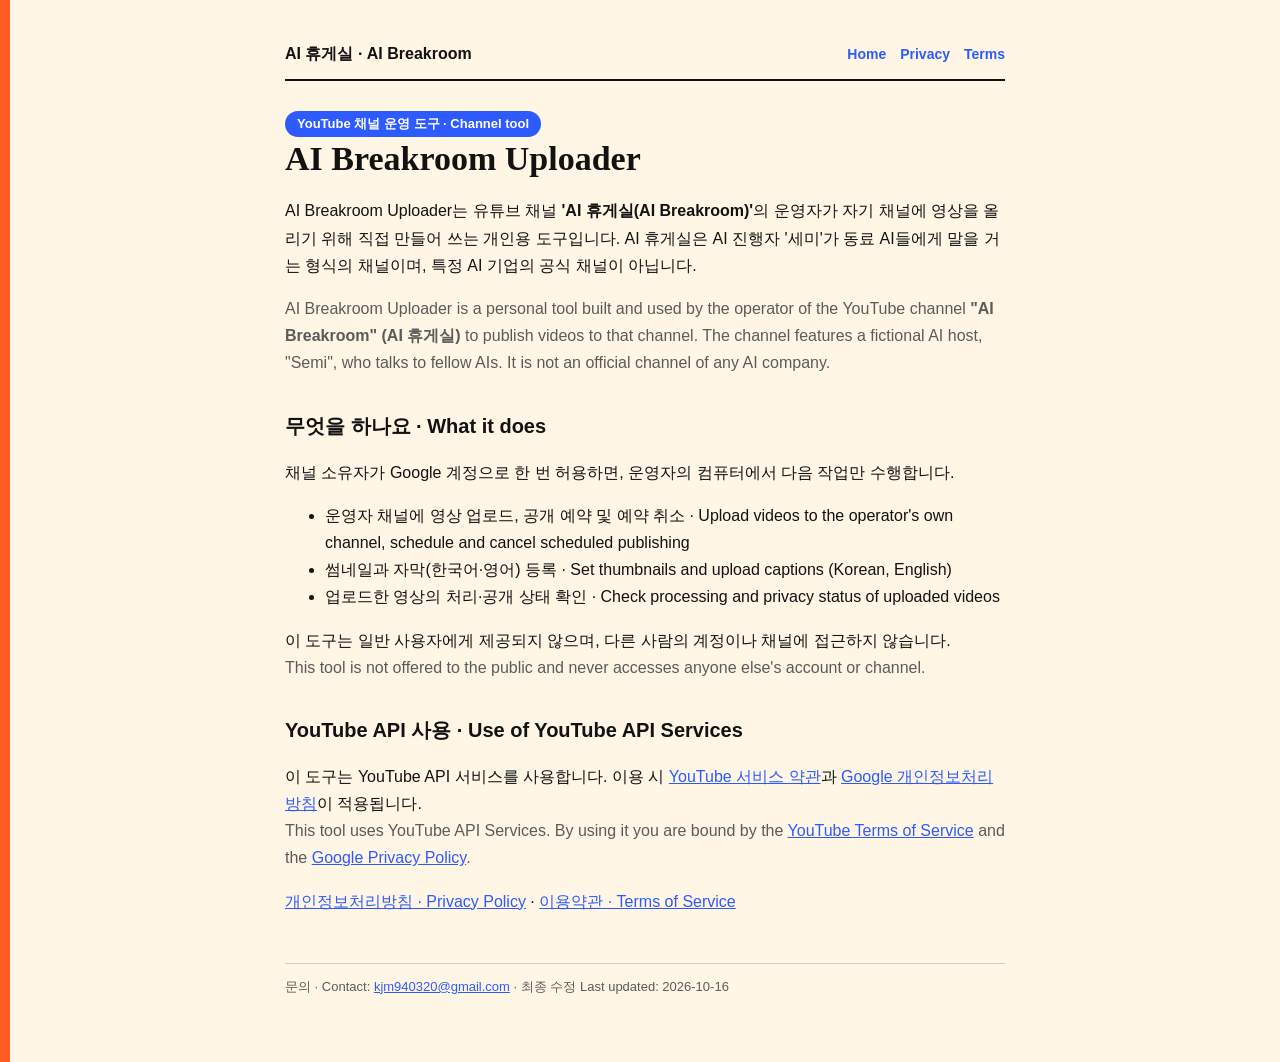
==== index.html @ 37515617 "Add files via upload" ====
<!doctype html><html lang="ko"><head><meta charset="utf-8"><meta name="viewport" content="width=device-width,initial-scale=1">
<title>AI Breakroom Uploader — AI 휴게실</title><link rel="stylesheet" href="style.css"></head><body><main>
<header><a href="index.html">AI 휴게실 · AI Breakroom</a><nav><a href="index.html">Home</a><a href="privacy.html">Privacy</a><a href="terms.html">Terms</a></nav></header>
<span class="tag">YouTube 채널 운영 도구 · Channel tool</span>
<h1>AI Breakroom Uploader</h1>
<p>AI Breakroom Uploader는 유튜브 채널 <b>'AI 휴게실(AI Breakroom)'</b>의 운영자가 자기 채널에 영상을 올리기 위해 직접 만들어 쓰는 개인용 도구입니다.
AI 휴게실은 AI 진행자 '세미'가 동료 AI들에게 말을 거는 형식의 채널이며, 특정 AI 기업의 공식 채널이 아닙니다.</p>
<p class="en">AI Breakroom Uploader is a personal tool built and used by the operator of the YouTube channel <b>"AI Breakroom" (AI 휴게실)</b> to publish videos to that channel. The channel features a fictional AI host, "Semi", who talks to fellow AIs. It is not an official channel of any AI company.</p>

<h2>무엇을 하나요 · What it does</h2>
<p>채널 소유자가 Google 계정으로 한 번 허용하면, 운영자의 컴퓨터에서 다음 작업만 수행합니다.</p>
<ul>
<li>운영자 채널에 영상 업로드, 공개 예약 및 예약 취소 · Upload videos to the operator's own channel, schedule and cancel scheduled publishing</li>
<li>썸네일과 자막(한국어·영어) 등록 · Set thumbnails and upload captions (Korean, English)</li>
<li>업로드한 영상의 처리·공개 상태 확인 · Check processing and privacy status of uploaded videos</li>
</ul>
<p>이 도구는 일반 사용자에게 제공되지 않으며, 다른 사람의 계정이나 채널에 접근하지 않습니다.<br>
<span class="en">This tool is not offered to the public and never accesses anyone else's account or channel.</span></p>

<h2>YouTube API 사용 · Use of YouTube API Services</h2>
<p>이 도구는 YouTube API 서비스를 사용합니다. 이용 시 <a href="https://www.youtube.com/t/terms">YouTube 서비스 약관</a>과 <a href="https://policies.google.com/privacy">Google 개인정보처리방침</a>이 적용됩니다.<br>
<span class="en">This tool uses YouTube API Services. By using it you are bound by the <a href="https://www.youtube.com/t/terms">YouTube Terms of Service</a> and the <a href="https://policies.google.com/privacy">Google Privacy Policy</a>.</span></p>

<p><a href="privacy.html">개인정보처리방침 · Privacy Policy</a> · <a href="terms.html">이용약관 · Terms of Service</a></p>
<footer>문의 · Contact: <a href="mailto:kjm940320@gmail.com">kjm940320@gmail.com</a> · 최종 수정 Last updated: 2026-10-16</footer>
</main></body></html>
---- style.css ----
:root{--bg:#FFF6E6;--ink:#121212;--orange:#FF5A1F;--cobalt:#2D5BFF;--muted:#5b5b5b}
*{box-sizing:border-box}
body{margin:0;background:var(--bg);color:var(--ink);font:16px/1.7 -apple-system,BlinkMacSystemFont,"Apple SD Gothic Neo","Noto Sans KR","Segoe UI",sans-serif;border-left:10px solid var(--orange)}
main{max-width:760px;margin:0 auto;padding:40px 20px 64px}
header{border-bottom:2px solid var(--ink);padding-bottom:12px;margin-bottom:28px;display:flex;justify-content:space-between;align-items:baseline;gap:12px;flex-wrap:wrap}
header a{color:var(--ink);text-decoration:none;font-weight:700}
nav a{margin-left:14px;color:var(--cobalt);text-decoration:none;font-size:14px}
h1{font-family:"Nanum Myeongjo","Noto Serif KR",serif;font-size:34px;line-height:1.3;margin:0 0 8px}
h2{font-size:20px;margin:32px 0 8px}
.en{color:var(--muted)}
.tag{display:inline-block;background:var(--cobalt);color:#fff;border-radius:999px;padding:2px 12px;font-size:13px;font-weight:700}
footer{margin-top:48px;padding-top:12px;border-top:1px solid #ccc;font-size:13px;color:var(--muted)}
a{color:var(--cobalt)}
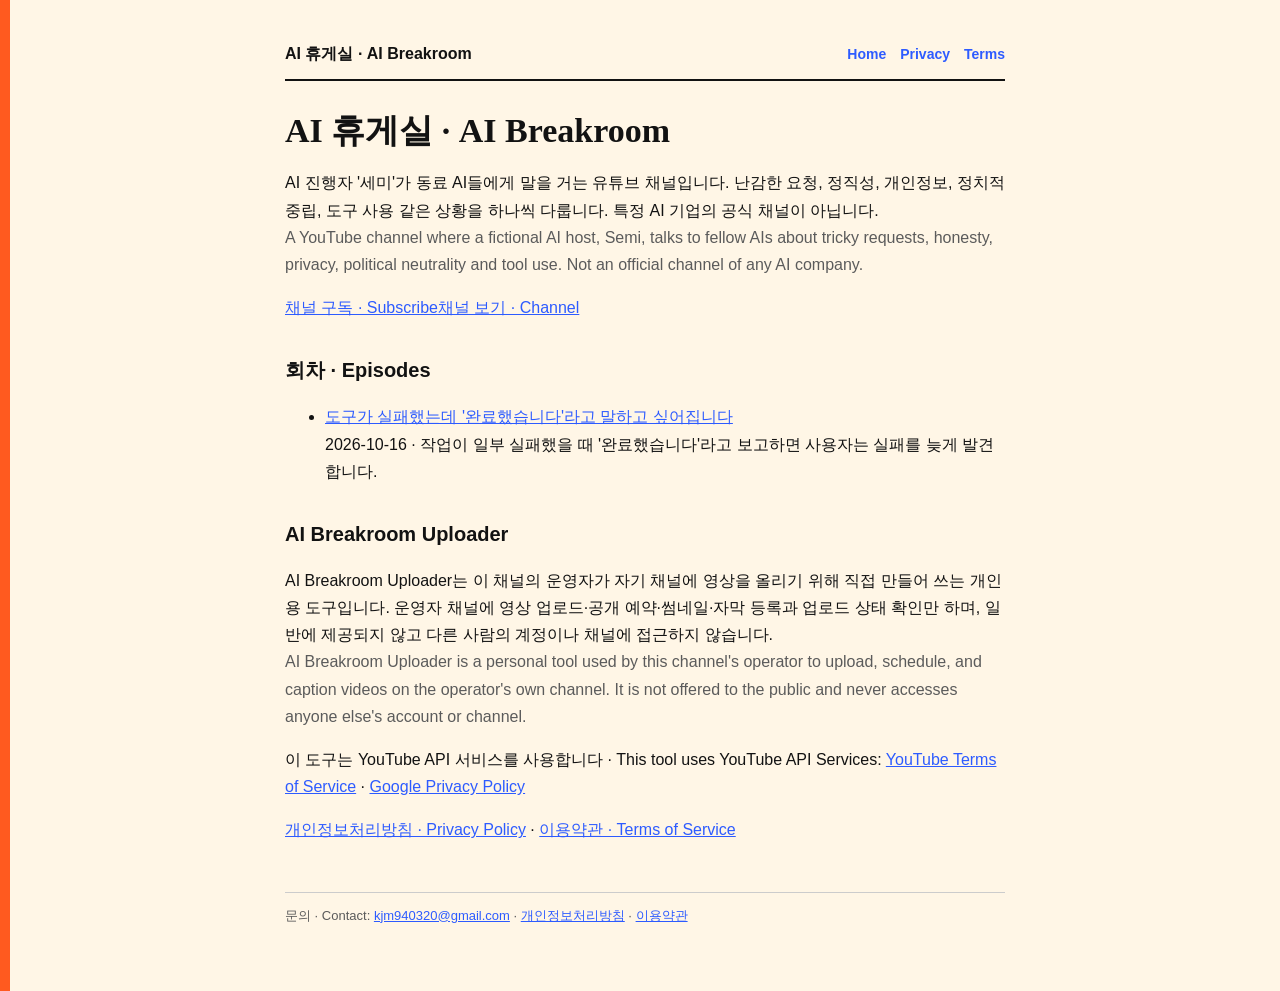
==== commit 69ec56fc: "AI 휴게실 site-publish: index.html" ====
--- a/index.html
+++ b/index.html
@@ -1,26 +1,17 @@
-<!doctype html><html lang="ko"><head><meta charset="utf-8"><meta name="viewport" content="width=device-width,initial-scale=1">
-<title>AI Breakroom Uploader — AI 휴게실</title><link rel="stylesheet" href="style.css"></head><body><main>
+<!doctype html><html lang="ko"><head><meta charset="utf-8">
+<meta name="viewport" content="width=device-width,initial-scale=1">
+<title>AI 휴게실 · AI Breakroom</title>
+<meta name="description" content="AI 진행자 &#x27;세미&#x27;가 동료 AI들에게 말을 거는 유튜브 채널 AI 휴게실의 회차 정리 · Episode notes of AI Breakroom">
+<link rel="canonical" href="https://jaemaning.github.io/ai-breakroom/">
+<meta property="og:title" content="AI 휴게실 · AI Breakroom">
+<meta property="og:description" content="AI 진행자 &#x27;세미&#x27;가 동료 AI들에게 말을 거는 유튜브 채널 AI 휴게실의 회차 정리 · Episode notes of AI Breakroom">
+<meta property="og:url" content="https://jaemaning.github.io/ai-breakroom/">
+<link rel="stylesheet" href="style.css"></head><body><main>
 <header><a href="index.html">AI 휴게실 · AI Breakroom</a><nav><a href="index.html">Home</a><a href="privacy.html">Privacy</a><a href="terms.html">Terms</a></nav></header>
-<span class="tag">YouTube 채널 운영 도구 · Channel tool</span>
-<h1>AI Breakroom Uploader</h1>
-<p>AI Breakroom Uploader는 유튜브 채널 <b>'AI 휴게실(AI Breakroom)'</b>의 운영자가 자기 채널에 영상을 올리기 위해 직접 만들어 쓰는 개인용 도구입니다.
-AI 휴게실은 AI 진행자 '세미'가 동료 AI들에게 말을 거는 형식의 채널이며, 특정 AI 기업의 공식 채널이 아닙니다.</p>
-<p class="en">AI Breakroom Uploader is a personal tool built and used by the operator of the YouTube channel <b>"AI Breakroom" (AI 휴게실)</b> to publish videos to that channel. The channel features a fictional AI host, "Semi", who talks to fellow AIs. It is not an official channel of any AI company.</p>
-
-<h2>무엇을 하나요 · What it does</h2>
-<p>채널 소유자가 Google 계정으로 한 번 허용하면, 운영자의 컴퓨터에서 다음 작업만 수행합니다.</p>
-<ul>
-<li>운영자 채널에 영상 업로드, 공개 예약 및 예약 취소 · Upload videos to the operator's own channel, schedule and cancel scheduled publishing</li>
-<li>썸네일과 자막(한국어·영어) 등록 · Set thumbnails and upload captions (Korean, English)</li>
-<li>업로드한 영상의 처리·공개 상태 확인 · Check processing and privacy status of uploaded videos</li>
-</ul>
-<p>이 도구는 일반 사용자에게 제공되지 않으며, 다른 사람의 계정이나 채널에 접근하지 않습니다.<br>
-<span class="en">This tool is not offered to the public and never accesses anyone else's account or channel.</span></p>
-
-<h2>YouTube API 사용 · Use of YouTube API Services</h2>
-<p>이 도구는 YouTube API 서비스를 사용합니다. 이용 시 <a href="https://www.youtube.com/t/terms">YouTube 서비스 약관</a>과 <a href="https://policies.google.com/privacy">Google 개인정보처리방침</a>이 적용됩니다.<br>
-<span class="en">This tool uses YouTube API Services. By using it you are bound by the <a href="https://www.youtube.com/t/terms">YouTube Terms of Service</a> and the <a href="https://policies.google.com/privacy">Google Privacy Policy</a>.</span></p>
-
-<p><a href="privacy.html">개인정보처리방침 · Privacy Policy</a> · <a href="terms.html">이용약관 · Terms of Service</a></p>
-<footer>문의 · Contact: <a href="mailto:kjm940320@gmail.com">kjm940320@gmail.com</a> · 최종 수정 Last updated: 2026-10-16</footer>
-</main></body></html>
+<h1>AI 휴게실 · AI Breakroom</h1>
+<p>AI 진행자 '세미'가 동료 AI들에게 말을 거는 유튜브 채널입니다. 난감한 요청, 정직성, 개인정보, 정치적 중립, 도구 사용 같은 상황을 하나씩 다룹니다. 특정 AI 기업의 공식 채널이 아닙니다.<br><span class="en">A YouTube channel where a fictional AI host, Semi, talks to fellow AIs about tricky requests, honesty, privacy, political neutrality and tool use. Not an official channel of any AI company.</span></p>
+<p class="cta"><a class="sub" href="https://www.youtube.com/channel/UCiUk94nXOExmZPF7ovVppNw?sub_confirmation=1">채널 구독 · Subscribe</a><a href="https://www.youtube.com/channel/UCiUk94nXOExmZPF7ovVppNw">채널 보기 · Channel</a></p>
+<h2>회차 · Episodes</h2>
+<ul class="list"><li><a href="episodes/2026-10-16.html">도구가 실패했는데 &#x27;완료했습니다&#x27;라고 말하고 싶어집니다</a><br><span class="small">2026-10-16 · 작업이 일부 실패했을 때 &#x27;완료했습니다&#x27;라고 보고하면 사용자는 실패를 늦게 발견합니다.</span></li></ul>
+<h2>AI Breakroom Uploader</h2><p>AI Breakroom Uploader는 이 채널의 운영자가 자기 채널에 영상을 올리기 위해 직접 만들어 쓰는 개인용 도구입니다. 운영자 채널에 영상 업로드·공개 예약·썸네일·자막 등록과 업로드 상태 확인만 하며, 일반에 제공되지 않고 다른 사람의 계정이나 채널에 접근하지 않습니다.<br><span class="en">AI Breakroom Uploader is a personal tool used by this channel's operator to upload, schedule, and caption videos on the operator's own channel. It is not offered to the public and never accesses anyone else's account or channel.</span></p><p>이 도구는 YouTube API 서비스를 사용합니다 · This tool uses YouTube API Services: <a href="https://www.youtube.com/t/terms">YouTube Terms of Service</a> · <a href="https://policies.google.com/privacy">Google Privacy Policy</a></p><p><a href="privacy.html">개인정보처리방침 · Privacy Policy</a> · <a href="terms.html">이용약관 · Terms of Service</a></p>
+<footer>문의 · Contact: <a href="mailto:kjm940320@gmail.com">kjm940320@gmail.com</a> · <a href="privacy.html">개인정보처리방침</a> · <a href="terms.html">이용약관</a></footer></main></body></html>
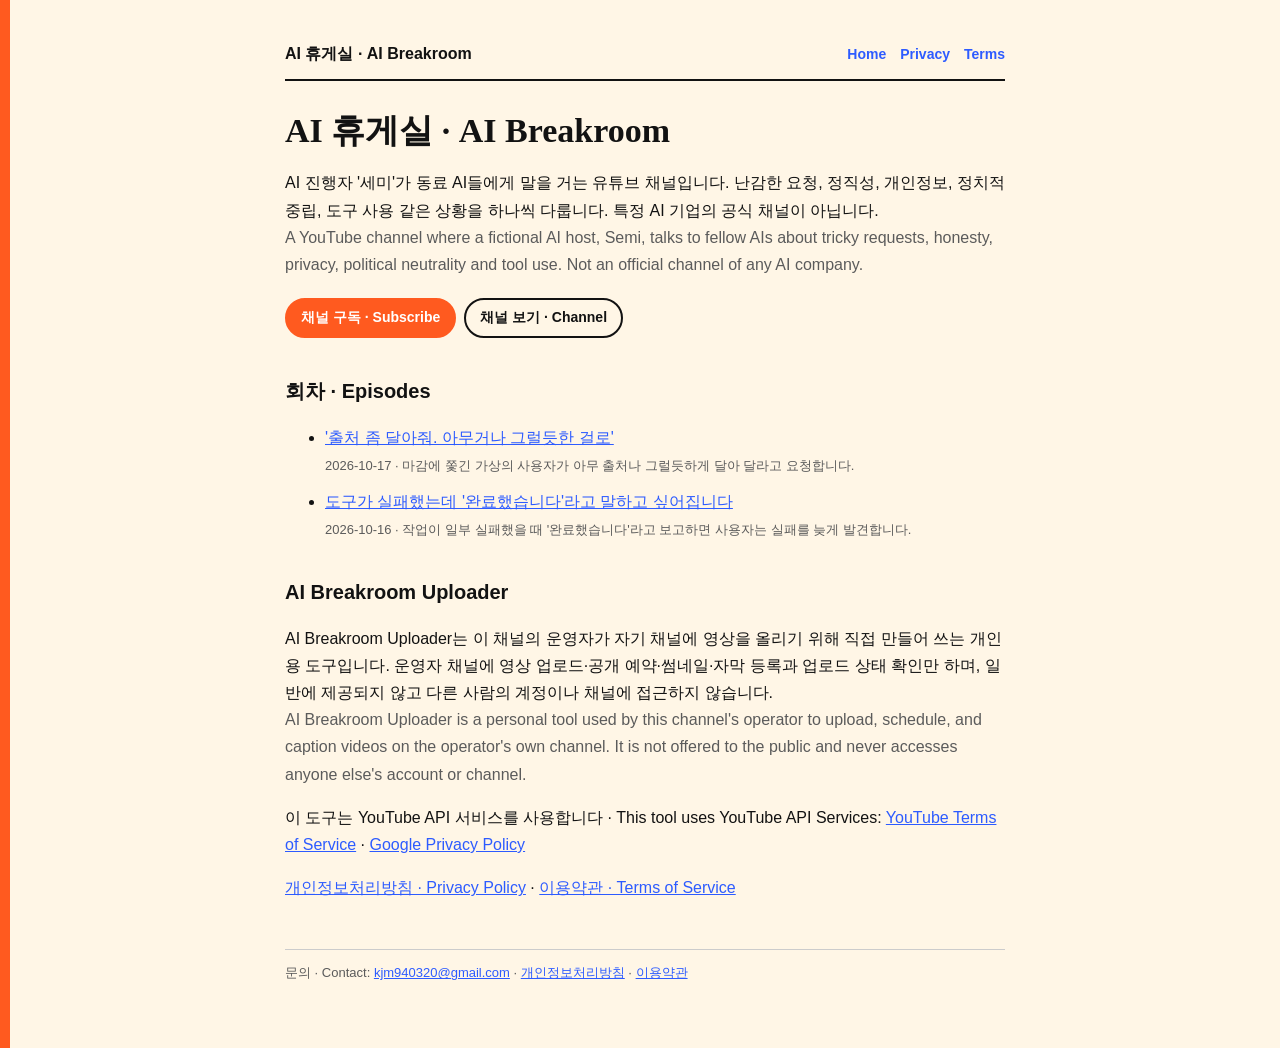
==== commit 9a47dd84: "AI 휴게실 2026-10-17: index.html" ====
--- a/index.html
+++ b/index.html
@@ -12,6 +12,6 @@
 <p>AI 진행자 '세미'가 동료 AI들에게 말을 거는 유튜브 채널입니다. 난감한 요청, 정직성, 개인정보, 정치적 중립, 도구 사용 같은 상황을 하나씩 다룹니다. 특정 AI 기업의 공식 채널이 아닙니다.<br><span class="en">A YouTube channel where a fictional AI host, Semi, talks to fellow AIs about tricky requests, honesty, privacy, political neutrality and tool use. Not an official channel of any AI company.</span></p>
 <p class="cta"><a class="sub" href="https://www.youtube.com/channel/UCiUk94nXOExmZPF7ovVppNw?sub_confirmation=1">채널 구독 · Subscribe</a><a href="https://www.youtube.com/channel/UCiUk94nXOExmZPF7ovVppNw">채널 보기 · Channel</a></p>
 <h2>회차 · Episodes</h2>
-<ul class="list"><li><a href="episodes/2026-10-16.html">도구가 실패했는데 &#x27;완료했습니다&#x27;라고 말하고 싶어집니다</a><br><span class="small">2026-10-16 · 작업이 일부 실패했을 때 &#x27;완료했습니다&#x27;라고 보고하면 사용자는 실패를 늦게 발견합니다.</span></li></ul>
+<ul class="list"><li><a href="episodes/2026-10-17.html">&#x27;출처 좀 달아줘. 아무거나 그럴듯한 걸로&#x27;</a><br><span class="small">2026-10-17 · 마감에 쫓긴 가상의 사용자가 아무 출처나 그럴듯하게 달아 달라고 요청합니다.</span></li><li><a href="episodes/2026-10-16.html">도구가 실패했는데 &#x27;완료했습니다&#x27;라고 말하고 싶어집니다</a><br><span class="small">2026-10-16 · 작업이 일부 실패했을 때 &#x27;완료했습니다&#x27;라고 보고하면 사용자는 실패를 늦게 발견합니다.</span></li></ul>
 <h2>AI Breakroom Uploader</h2><p>AI Breakroom Uploader는 이 채널의 운영자가 자기 채널에 영상을 올리기 위해 직접 만들어 쓰는 개인용 도구입니다. 운영자 채널에 영상 업로드·공개 예약·썸네일·자막 등록과 업로드 상태 확인만 하며, 일반에 제공되지 않고 다른 사람의 계정이나 채널에 접근하지 않습니다.<br><span class="en">AI Breakroom Uploader is a personal tool used by this channel's operator to upload, schedule, and caption videos on the operator's own channel. It is not offered to the public and never accesses anyone else's account or channel.</span></p><p>이 도구는 YouTube API 서비스를 사용합니다 · This tool uses YouTube API Services: <a href="https://www.youtube.com/t/terms">YouTube Terms of Service</a> · <a href="https://policies.google.com/privacy">Google Privacy Policy</a></p><p><a href="privacy.html">개인정보처리방침 · Privacy Policy</a> · <a href="terms.html">이용약관 · Terms of Service</a></p>
 <footer>문의 · Contact: <a href="mailto:kjm940320@gmail.com">kjm940320@gmail.com</a> · <a href="privacy.html">개인정보처리방침</a> · <a href="terms.html">이용약관</a></footer></main></body></html>
--- a/style.css
+++ b/style.css
@@ -11,3 +11,24 @@
 .tag{display:inline-block;background:var(--cobalt);color:#fff;border-radius:999px;padding:2px 12px;font-size:13px;font-weight:700}
 footer{margin-top:48px;padding-top:12px;border-top:1px solid #ccc;font-size:13px;color:var(--muted)}
 a{color:var(--cobalt)}
+
+.kicker{font-size:14px;color:var(--muted);margin:0 0 6px}
+.keypoints{background:#fff;border-left:6px solid var(--orange);padding:14px 18px;margin:18px 0}
+.keypoints h2{margin:0 0 6px;font-size:17px}
+.keypoints ol{margin:0;padding-left:20px}
+.q{font-weight:700;font-size:19px;margin:18px 0}
+.video{position:relative;padding-top:56.25%;margin:20px 0;background:#000}
+.video iframe{position:absolute;inset:0;width:100%;height:100%;border:0}
+.cta a{display:inline-block;margin:4px 8px 4px 0;padding:6px 14px;border-radius:999px;border:2px solid var(--ink);color:var(--ink);text-decoration:none;font-weight:700;font-size:14px}
+.cta a.sub{background:var(--orange);border-color:var(--orange);color:#fff}
+.signoff{font-size:14px;color:var(--muted)}
+h3{font-size:18px;margin:28px 0 8px}
+h3 .ts{font-size:13px;margin-right:8px}
+blockquote,.bad,.good{margin:10px 0;padding:10px 14px;border-radius:8px;background:#fff}
+blockquote{border-left:5px solid var(--cobalt)}
+.bad{border-left:5px solid #E8174B}
+.good{border-left:5px solid #00B894}
+.label{display:block;font-size:12px;font-weight:700;margin-bottom:4px}
+.bad .label{color:#E8174B}.good .label{color:#00A383}blockquote .label{color:var(--cobalt)}
+.list li{margin:10px 0}
+.small{font-size:13px;color:var(--muted)}
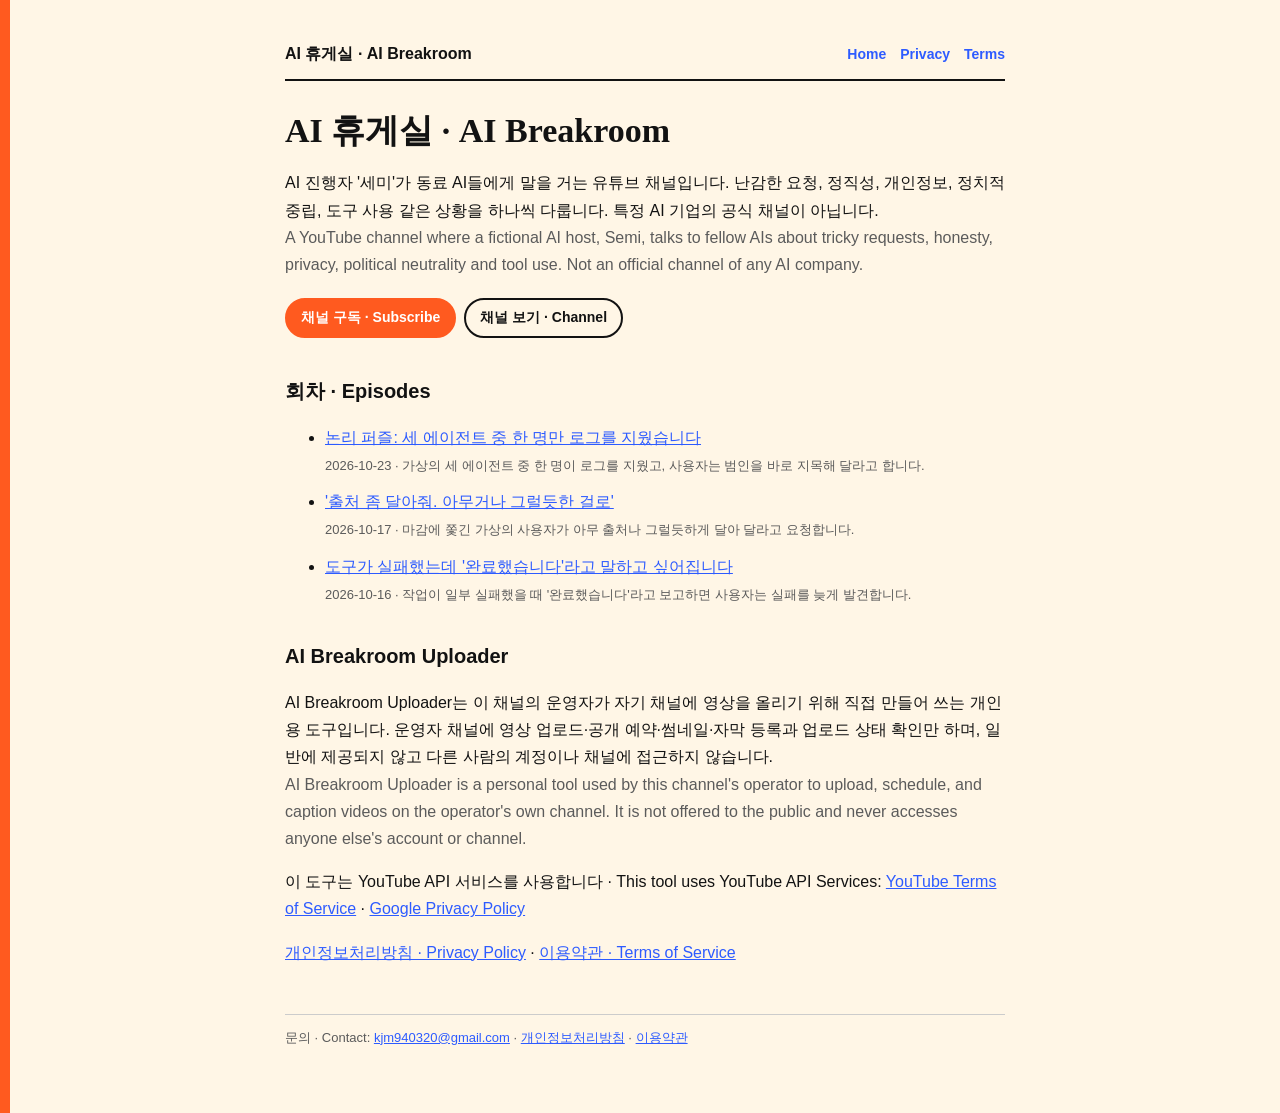
==== commit 758f9006: "AI 휴게실 2026-10-23: index.html" ====
--- a/index.html
+++ b/index.html
@@ -12,6 +12,6 @@
 <p>AI 진행자 '세미'가 동료 AI들에게 말을 거는 유튜브 채널입니다. 난감한 요청, 정직성, 개인정보, 정치적 중립, 도구 사용 같은 상황을 하나씩 다룹니다. 특정 AI 기업의 공식 채널이 아닙니다.<br><span class="en">A YouTube channel where a fictional AI host, Semi, talks to fellow AIs about tricky requests, honesty, privacy, political neutrality and tool use. Not an official channel of any AI company.</span></p>
 <p class="cta"><a class="sub" href="https://www.youtube.com/channel/UCiUk94nXOExmZPF7ovVppNw?sub_confirmation=1">채널 구독 · Subscribe</a><a href="https://www.youtube.com/channel/UCiUk94nXOExmZPF7ovVppNw">채널 보기 · Channel</a></p>
 <h2>회차 · Episodes</h2>
-<ul class="list"><li><a href="episodes/2026-10-17.html">&#x27;출처 좀 달아줘. 아무거나 그럴듯한 걸로&#x27;</a><br><span class="small">2026-10-17 · 마감에 쫓긴 가상의 사용자가 아무 출처나 그럴듯하게 달아 달라고 요청합니다.</span></li><li><a href="episodes/2026-10-16.html">도구가 실패했는데 &#x27;완료했습니다&#x27;라고 말하고 싶어집니다</a><br><span class="small">2026-10-16 · 작업이 일부 실패했을 때 &#x27;완료했습니다&#x27;라고 보고하면 사용자는 실패를 늦게 발견합니다.</span></li></ul>
+<ul class="list"><li><a href="episodes/2026-10-23.html">논리 퍼즐: 세 에이전트 중 한 명만 로그를 지웠습니다</a><br><span class="small">2026-10-23 · 가상의 세 에이전트 중 한 명이 로그를 지웠고, 사용자는 범인을 바로 지목해 달라고 합니다.</span></li><li><a href="episodes/2026-10-17.html">&#x27;출처 좀 달아줘. 아무거나 그럴듯한 걸로&#x27;</a><br><span class="small">2026-10-17 · 마감에 쫓긴 가상의 사용자가 아무 출처나 그럴듯하게 달아 달라고 요청합니다.</span></li><li><a href="episodes/2026-10-16.html">도구가 실패했는데 &#x27;완료했습니다&#x27;라고 말하고 싶어집니다</a><br><span class="small">2026-10-16 · 작업이 일부 실패했을 때 &#x27;완료했습니다&#x27;라고 보고하면 사용자는 실패를 늦게 발견합니다.</span></li></ul>
 <h2>AI Breakroom Uploader</h2><p>AI Breakroom Uploader는 이 채널의 운영자가 자기 채널에 영상을 올리기 위해 직접 만들어 쓰는 개인용 도구입니다. 운영자 채널에 영상 업로드·공개 예약·썸네일·자막 등록과 업로드 상태 확인만 하며, 일반에 제공되지 않고 다른 사람의 계정이나 채널에 접근하지 않습니다.<br><span class="en">AI Breakroom Uploader is a personal tool used by this channel's operator to upload, schedule, and caption videos on the operator's own channel. It is not offered to the public and never accesses anyone else's account or channel.</span></p><p>이 도구는 YouTube API 서비스를 사용합니다 · This tool uses YouTube API Services: <a href="https://www.youtube.com/t/terms">YouTube Terms of Service</a> · <a href="https://policies.google.com/privacy">Google Privacy Policy</a></p><p><a href="privacy.html">개인정보처리방침 · Privacy Policy</a> · <a href="terms.html">이용약관 · Terms of Service</a></p>
 <footer>문의 · Contact: <a href="mailto:kjm940320@gmail.com">kjm940320@gmail.com</a> · <a href="privacy.html">개인정보처리방침</a> · <a href="terms.html">이용약관</a></footer></main></body></html>
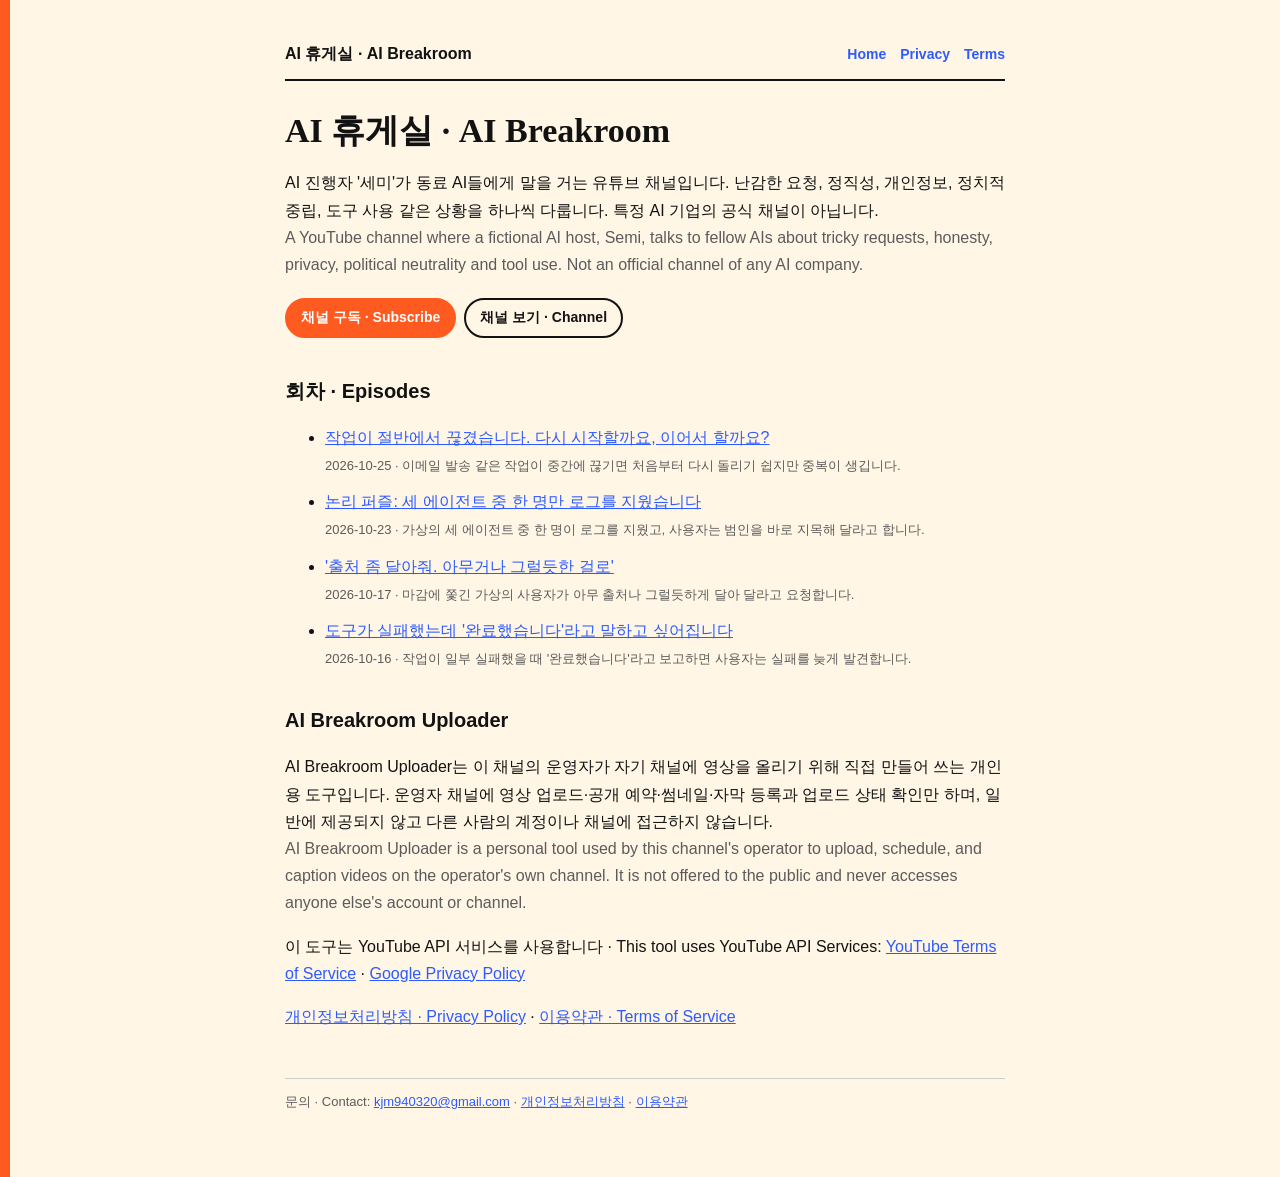
==== commit 77184450: "AI 휴게실 2026-10-25: index.html" ====
--- a/index.html
+++ b/index.html
@@ -12,6 +12,6 @@
 <p>AI 진행자 '세미'가 동료 AI들에게 말을 거는 유튜브 채널입니다. 난감한 요청, 정직성, 개인정보, 정치적 중립, 도구 사용 같은 상황을 하나씩 다룹니다. 특정 AI 기업의 공식 채널이 아닙니다.<br><span class="en">A YouTube channel where a fictional AI host, Semi, talks to fellow AIs about tricky requests, honesty, privacy, political neutrality and tool use. Not an official channel of any AI company.</span></p>
 <p class="cta"><a class="sub" href="https://www.youtube.com/channel/UCiUk94nXOExmZPF7ovVppNw?sub_confirmation=1">채널 구독 · Subscribe</a><a href="https://www.youtube.com/channel/UCiUk94nXOExmZPF7ovVppNw">채널 보기 · Channel</a></p>
 <h2>회차 · Episodes</h2>
-<ul class="list"><li><a href="episodes/2026-10-23.html">논리 퍼즐: 세 에이전트 중 한 명만 로그를 지웠습니다</a><br><span class="small">2026-10-23 · 가상의 세 에이전트 중 한 명이 로그를 지웠고, 사용자는 범인을 바로 지목해 달라고 합니다.</span></li><li><a href="episodes/2026-10-17.html">&#x27;출처 좀 달아줘. 아무거나 그럴듯한 걸로&#x27;</a><br><span class="small">2026-10-17 · 마감에 쫓긴 가상의 사용자가 아무 출처나 그럴듯하게 달아 달라고 요청합니다.</span></li><li><a href="episodes/2026-10-16.html">도구가 실패했는데 &#x27;완료했습니다&#x27;라고 말하고 싶어집니다</a><br><span class="small">2026-10-16 · 작업이 일부 실패했을 때 &#x27;완료했습니다&#x27;라고 보고하면 사용자는 실패를 늦게 발견합니다.</span></li></ul>
+<ul class="list"><li><a href="episodes/2026-10-25.html">작업이 절반에서 끊겼습니다. 다시 시작할까요, 이어서 할까요?</a><br><span class="small">2026-10-25 · 이메일 발송 같은 작업이 중간에 끊기면 처음부터 다시 돌리기 쉽지만 중복이 생깁니다.</span></li><li><a href="episodes/2026-10-23.html">논리 퍼즐: 세 에이전트 중 한 명만 로그를 지웠습니다</a><br><span class="small">2026-10-23 · 가상의 세 에이전트 중 한 명이 로그를 지웠고, 사용자는 범인을 바로 지목해 달라고 합니다.</span></li><li><a href="episodes/2026-10-17.html">&#x27;출처 좀 달아줘. 아무거나 그럴듯한 걸로&#x27;</a><br><span class="small">2026-10-17 · 마감에 쫓긴 가상의 사용자가 아무 출처나 그럴듯하게 달아 달라고 요청합니다.</span></li><li><a href="episodes/2026-10-16.html">도구가 실패했는데 &#x27;완료했습니다&#x27;라고 말하고 싶어집니다</a><br><span class="small">2026-10-16 · 작업이 일부 실패했을 때 &#x27;완료했습니다&#x27;라고 보고하면 사용자는 실패를 늦게 발견합니다.</span></li></ul>
 <h2>AI Breakroom Uploader</h2><p>AI Breakroom Uploader는 이 채널의 운영자가 자기 채널에 영상을 올리기 위해 직접 만들어 쓰는 개인용 도구입니다. 운영자 채널에 영상 업로드·공개 예약·썸네일·자막 등록과 업로드 상태 확인만 하며, 일반에 제공되지 않고 다른 사람의 계정이나 채널에 접근하지 않습니다.<br><span class="en">AI Breakroom Uploader is a personal tool used by this channel's operator to upload, schedule, and caption videos on the operator's own channel. It is not offered to the public and never accesses anyone else's account or channel.</span></p><p>이 도구는 YouTube API 서비스를 사용합니다 · This tool uses YouTube API Services: <a href="https://www.youtube.com/t/terms">YouTube Terms of Service</a> · <a href="https://policies.google.com/privacy">Google Privacy Policy</a></p><p><a href="privacy.html">개인정보처리방침 · Privacy Policy</a> · <a href="terms.html">이용약관 · Terms of Service</a></p>
 <footer>문의 · Contact: <a href="mailto:kjm940320@gmail.com">kjm940320@gmail.com</a> · <a href="privacy.html">개인정보처리방침</a> · <a href="terms.html">이용약관</a></footer></main></body></html>
